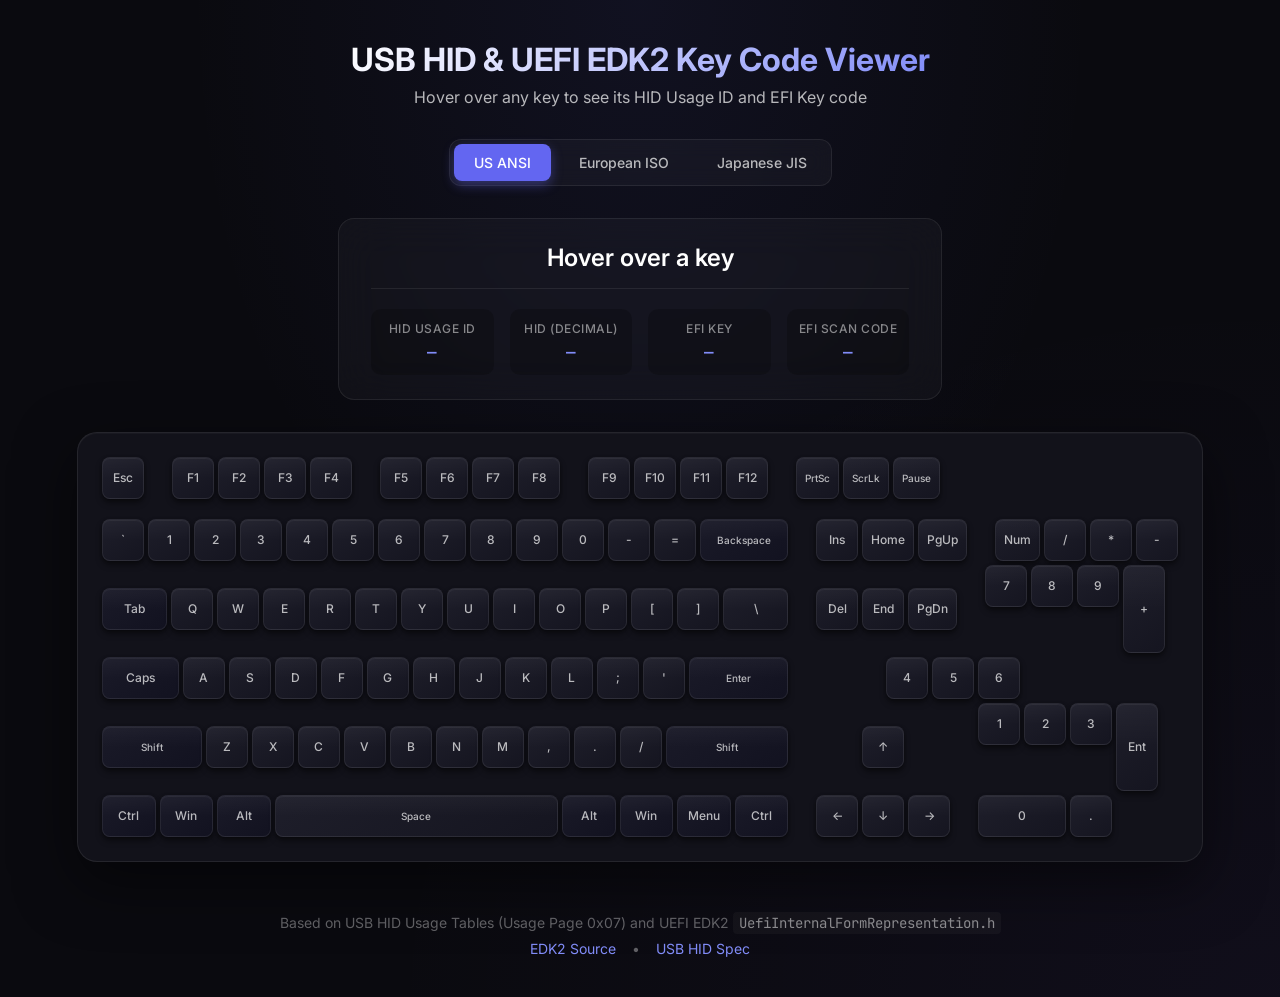
==== index.html @ 073e2e98 "Initial commit" ====
<!DOCTYPE html>
<html lang="en">
<head>
    <meta charset="UTF-8">
    <meta name="viewport" content="width=device-width, initial-scale=1.0">
    <title>USB HID & UEFI EDK2 Keyboard Code Viewer</title>
    <meta name="description" content="Interactive USB HID keyboard code viewer with UEFI EDK2 EFI key code mapping. Supports US ANSI, Japanese JIS, and European ISO layouts.">
    <link rel="stylesheet" href="index.css">
    <link rel="preconnect" href="https://fonts.googleapis.com">
    <link rel="preconnect" href="https://fonts.gstatic.com" crossorigin>
    <link href="https://fonts.googleapis.com/css2?family=Inter:wght@300;400;500;600;700&family=JetBrains+Mono:wght@400;500;600&display=swap" rel="stylesheet">
</head>
<body>
    <div class="container">
        <header class="header">
            <h1>USB HID & UEFI EDK2 Key Code Viewer</h1>
            <p class="subtitle">Hover over any key to see its HID Usage ID and EFI Key code</p>
        </header>

        <div class="layout-switcher">
            <button class="layout-btn active" data-layout="ansi">US ANSI</button>
            <button class="layout-btn" data-layout="iso">European ISO</button>
            <button class="layout-btn" data-layout="jis">Japanese JIS</button>
        </div>

        <div class="info-panel" id="infoPanel">
            <div class="info-header">
                <span class="info-key-name" id="keyName">Hover over a key</span>
            </div>
            <div class="info-grid">
                <div class="info-item">
                    <span class="info-label">HID Usage ID</span>
                    <span class="info-value" id="hidCode">—</span>
                </div>
                <div class="info-item">
                    <span class="info-label">HID (Decimal)</span>
                    <span class="info-value" id="hidDec">—</span>
                </div>
                <div class="info-item">
                    <span class="info-label">EFI Key</span>
                    <span class="info-value" id="efiKey">—</span>
                </div>
                <div class="info-item">
                    <span class="info-label">EFI Scan Code</span>
                    <span class="info-value" id="efiScan">—</span>
                </div>
            </div>
        </div>

        <div class="keyboard-wrapper">
            <div class="keyboard" id="keyboard">
                <!-- Keyboard will be generated by JavaScript -->
            </div>
        </div>

        <footer class="footer">
            <p>Based on USB HID Usage Tables (Usage Page 0x07) and UEFI EDK2 <code>UefiInternalFormRepresentation.h</code></p>
            <p class="source-links">
                <a href="https://github.com/tianocore/edk2" target="_blank">EDK2 Source</a>
                <span class="separator">•</span>
                <a href="https://www.usb.org/hid" target="_blank">USB HID Spec</a>
            </p>
        </footer>
    </div>

    <script src="index.js"></script>
</body>
</html>
---- index.css ----
/* ============================================
   CSS Variables & Design Tokens
   ============================================ */
:root {
    /* Colors */
    --bg-primary: #0a0a0f;
    --bg-secondary: #12121a;
    --bg-tertiary: #1a1a25;
    --surface: rgba(255, 255, 255, 0.03);
    --surface-hover: rgba(255, 255, 255, 0.08);
    --border: rgba(255, 255, 255, 0.08);
    --border-hover: rgba(255, 255, 255, 0.15);
    
    --text-primary: #ffffff;
    --text-secondary: rgba(255, 255, 255, 0.7);
    --text-tertiary: rgba(255, 255, 255, 0.5);
    --text-muted: rgba(255, 255, 255, 0.35);
    
    --accent-primary: #6366f1;
    --accent-secondary: #818cf8;
    --accent-glow: rgba(99, 102, 241, 0.4);
    
    --key-bg: linear-gradient(145deg, #1e1e2a, #151520);
    --key-bg-hover: linear-gradient(145deg, #2a2a3a, #1a1a28);
    --key-shadow: 0 4px 6px rgba(0, 0, 0, 0.4), 
                  0 1px 3px rgba(0, 0, 0, 0.3),
                  inset 0 1px 0 rgba(255, 255, 255, 0.05);
    --key-shadow-hover: 0 8px 16px rgba(99, 102, 241, 0.2),
                        0 4px 8px rgba(0, 0, 0, 0.3),
                        inset 0 1px 0 rgba(255, 255, 255, 0.1);
    
    /* Typography */
    --font-primary: 'Inter', -apple-system, BlinkMacSystemFont, sans-serif;
    --font-mono: 'JetBrains Mono', 'Fira Code', monospace;
    
    /* Sizing */
    --key-size: 48px;
    --key-gap: 4px;
    --key-radius: 8px;
    --section-gap: 20px;
    
    /* Transitions */
    --transition-fast: 150ms ease;
    --transition-normal: 250ms ease;
    --transition-smooth: 350ms cubic-bezier(0.4, 0, 0.2, 1);
}

/* ============================================
   Base Styles
   ============================================ */
*, *::before, *::after {
    box-sizing: border-box;
    margin: 0;
    padding: 0;
}

html {
    font-size: 16px;
    -webkit-font-smoothing: antialiased;
    -moz-osx-font-smoothing: grayscale;
}

body {
    font-family: var(--font-primary);
    background: var(--bg-primary);
    color: var(--text-primary);
    min-height: 100vh;
    overflow-x: auto;
    background-image: 
        radial-gradient(ellipse at top, rgba(99, 102, 241, 0.08) 0%, transparent 50%),
        radial-gradient(ellipse at bottom right, rgba(139, 92, 246, 0.05) 0%, transparent 50%);
}

.container {
    max-width: 1600px;
    margin: 0 auto;
    padding: 40px 20px;
    display: flex;
    flex-direction: column;
    align-items: center;
    gap: 32px;
}

/* ============================================
   Header
   ============================================ */
.header {
    text-align: center;
}

.header h1 {
    font-size: 2rem;
    font-weight: 700;
    background: linear-gradient(135deg, var(--text-primary) 0%, var(--accent-secondary) 100%);
    -webkit-background-clip: text;
    -webkit-text-fill-color: transparent;
    background-clip: text;
    margin-bottom: 8px;
}

.subtitle {
    color: var(--text-secondary);
    font-size: 1rem;
    font-weight: 400;
}

/* ============================================
   Layout Switcher
   ============================================ */
.layout-switcher {
    display: flex;
    gap: 8px;
    padding: 4px;
    background: var(--surface);
    border: 1px solid var(--border);
    border-radius: 12px;
    backdrop-filter: blur(10px);
}

.layout-btn {
    padding: 10px 20px;
    border: none;
    background: transparent;
    color: var(--text-secondary);
    font-family: var(--font-primary);
    font-size: 0.875rem;
    font-weight: 500;
    border-radius: 8px;
    cursor: pointer;
    transition: var(--transition-fast);
}

.layout-btn:hover {
    color: var(--text-primary);
    background: var(--surface-hover);
}

.layout-btn.active {
    background: var(--accent-primary);
    color: var(--text-primary);
    box-shadow: 0 4px 12px var(--accent-glow);
}

/* ============================================
   Info Panel
   ============================================ */
.info-panel {
    background: var(--surface);
    border: 1px solid var(--border);
    border-radius: 16px;
    padding: 24px 32px;
    backdrop-filter: blur(20px);
    min-width: 500px;
    transition: var(--transition-smooth);
}

.info-panel.active {
    border-color: var(--accent-primary);
    box-shadow: 0 0 40px var(--accent-glow);
}

.info-header {
    text-align: center;
    margin-bottom: 20px;
    padding-bottom: 16px;
    border-bottom: 1px solid var(--border);
}

.info-key-name {
    font-size: 1.5rem;
    font-weight: 600;
    color: var(--text-primary);
}

.info-grid {
    display: grid;
    grid-template-columns: repeat(4, 1fr);
    gap: 16px;
}

.info-item {
    display: flex;
    flex-direction: column;
    align-items: center;
    gap: 6px;
    padding: 12px;
    background: rgba(0, 0, 0, 0.2);
    border-radius: 10px;
}

.info-label {
    font-size: 0.75rem;
    font-weight: 500;
    color: var(--text-tertiary);
    text-transform: uppercase;
    letter-spacing: 0.5px;
}

.info-value {
    font-family: var(--font-mono);
    font-size: 1rem;
    font-weight: 600;
    color: var(--accent-secondary);
}

/* ============================================
   Keyboard Wrapper
   ============================================ */
.keyboard-wrapper {
    padding: 24px;
    background: var(--bg-secondary);
    border: 1px solid var(--border);
    border-radius: 20px;
    box-shadow: 
        0 20px 60px rgba(0, 0, 0, 0.5),
        inset 0 1px 0 rgba(255, 255, 255, 0.03);
}

.keyboard {
    display: flex;
    flex-direction: column;
    gap: var(--key-gap);
}

/* ============================================
   Keyboard Rows & Sections
   ============================================ */
.keyboard-row {
    display: flex;
    gap: var(--key-gap);
    align-items: center;
}

.keyboard-section {
    display: flex;
    gap: var(--key-gap);
}

.section-gap {
    width: var(--section-gap);
}

.row-gap {
    height: 12px;
}

/* ============================================
   Key Styles
   ============================================ */
.key {
    display: flex;
    align-items: center;
    justify-content: center;
    min-width: var(--key-size);
    height: var(--key-size);
    padding: 4px 8px;
    background: var(--key-bg);
    border: 1px solid var(--border);
    border-radius: var(--key-radius);
    box-shadow: var(--key-shadow);
    cursor: pointer;
    transition: var(--transition-fast);
    position: relative;
    overflow: hidden;
}

.key::before {
    content: '';
    position: absolute;
    top: 0;
    left: 0;
    right: 0;
    height: 50%;
    background: linear-gradient(to bottom, rgba(255, 255, 255, 0.03), transparent);
    border-radius: var(--key-radius) var(--key-radius) 0 0;
    pointer-events: none;
}

.key:hover {
    background: var(--key-bg-hover);
    border-color: var(--accent-primary);
    box-shadow: var(--key-shadow-hover);
    transform: translateY(-2px);
}

.key:hover .key-label {
    color: var(--text-primary);
}

.key.active {
    background: linear-gradient(145deg, var(--accent-primary), #4f46e5);
    border-color: var(--accent-secondary);
    box-shadow: 0 0 20px var(--accent-glow);
}

.key-label {
    font-family: var(--font-primary);
    font-size: 0.75rem;
    font-weight: 500;
    color: var(--text-secondary);
    text-align: center;
    line-height: 1.2;
    transition: var(--transition-fast);
    z-index: 1;
}

.key-label-small {
    font-size: 0.625rem;
}

.key-label-icon {
    font-size: 1rem;
}

/* Key size variations */
.key-1 { min-width: var(--key-size); }
.key-1-25 { min-width: calc(var(--key-size) * 1.25 + var(--key-gap) * 0.25); }
.key-1-5 { min-width: calc(var(--key-size) * 1.5 + var(--key-gap) * 0.5); }
.key-1-75 { min-width: calc(var(--key-size) * 1.75 + var(--key-gap) * 0.75); }
.key-2 { min-width: calc(var(--key-size) * 2 + var(--key-gap)); }
.key-2-25 { min-width: calc(var(--key-size) * 2.25 + var(--key-gap) * 1.25); }
.key-2-75 { min-width: calc(var(--key-size) * 2.75 + var(--key-gap) * 1.75); }
.key-6-25 { min-width: calc(var(--key-size) * 6.25 + var(--key-gap) * 5.25); }

/* Special key sizes for different layouts */
.key-iso-enter {
    min-width: calc(var(--key-size) * 1.25 + var(--key-gap) * 0.25);
    height: calc(var(--key-size) * 2 + var(--key-gap));
    border-radius: var(--key-radius);
}

.key-numpad-0 {
    min-width: calc(var(--key-size) * 2 + var(--key-gap));
}

.key-numpad-enter,
.key-numpad-plus {
    height: calc(var(--key-size) * 2 + var(--key-gap));
}

/* Modifier key styling */
.key-modifier {
    background: linear-gradient(145deg, #1a1a28, #121220);
}

.key-modifier:hover {
    background: linear-gradient(145deg, #252535, #1a1a28);
}

/* ============================================
   Footer
   ============================================ */
.footer {
    text-align: center;
    padding-top: 20px;
    color: var(--text-muted);
    font-size: 0.875rem;
}

.footer code {
    font-family: var(--font-mono);
    color: var(--text-tertiary);
    background: var(--surface);
    padding: 2px 6px;
    border-radius: 4px;
}

.source-links {
    margin-top: 8px;
}

.source-links a {
    color: var(--accent-secondary);
    text-decoration: none;
    transition: var(--transition-fast);
}

.source-links a:hover {
    color: var(--accent-primary);
    text-decoration: underline;
}

.separator {
    margin: 0 12px;
    color: var(--text-muted);
}

/* ============================================
   Responsive
   ============================================ */
@media (max-width: 1400px) {
    :root {
        --key-size: 42px;
    }
}

@media (max-width: 1200px) {
    :root {
        --key-size: 36px;
    }
    
    .info-grid {
        grid-template-columns: repeat(2, 1fr);
    }
    
    .info-panel {
        min-width: 350px;
    }
}

@media (max-width: 768px) {
    :root {
        --key-size: 30px;
        --key-gap: 3px;
    }
    
    .header h1 {
        font-size: 1.5rem;
    }
    
    .container {
        padding: 20px 10px;
    }
}
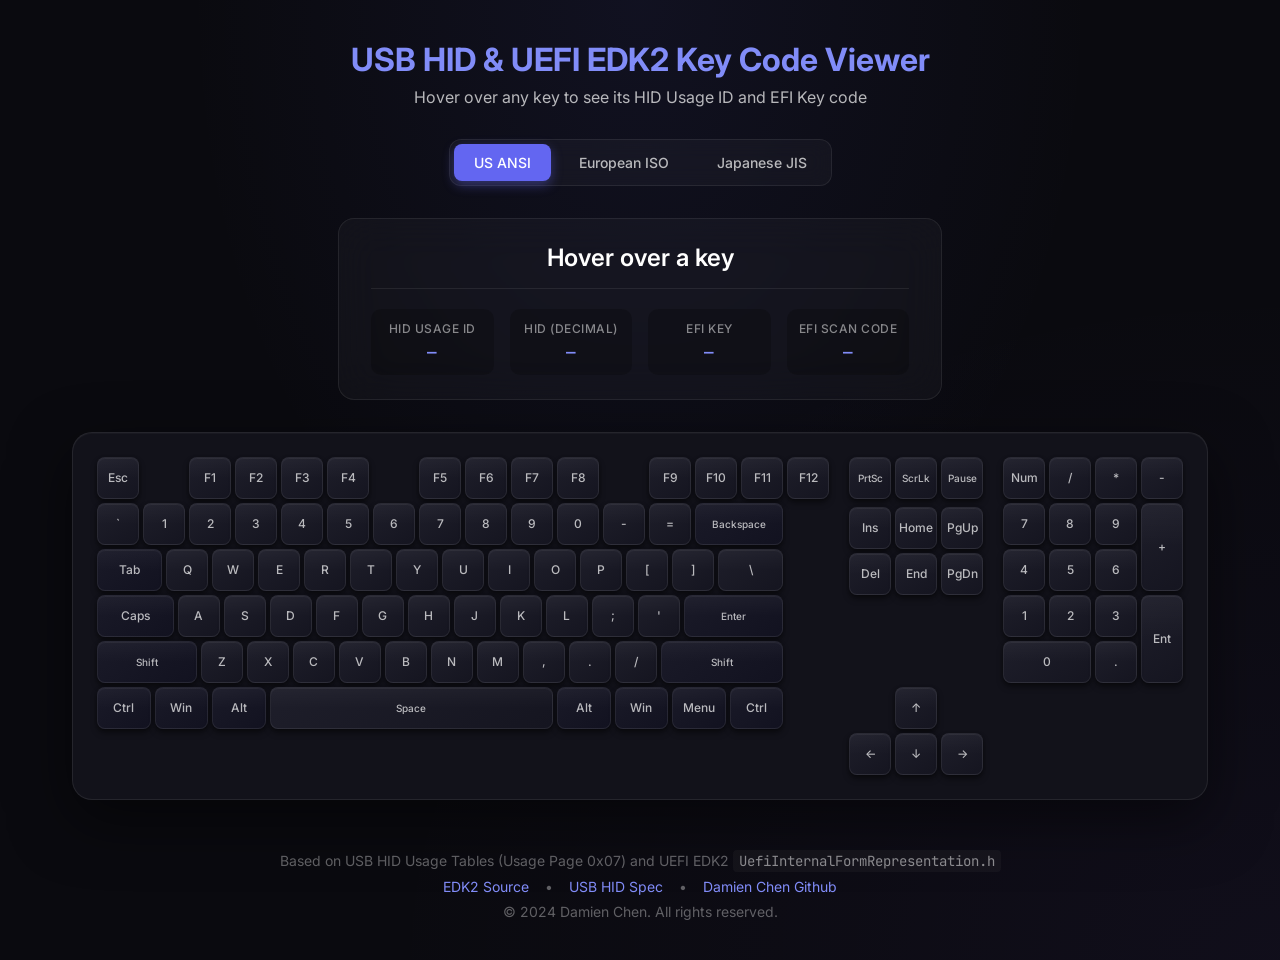
==== commit 7b39c49f: "Update UI styling, footer, and add robot tests" ====
--- a/index.html
+++ b/index.html
@@ -1,15 +1,20 @@
 <!DOCTYPE html>
 <html lang="en">
+
 <head>
     <meta charset="UTF-8">
     <meta name="viewport" content="width=device-width, initial-scale=1.0">
     <title>USB HID & UEFI EDK2 Keyboard Code Viewer</title>
-    <meta name="description" content="Interactive USB HID keyboard code viewer with UEFI EDK2 EFI key code mapping. Supports US ANSI, Japanese JIS, and European ISO layouts.">
+    <meta name="description"
+        content="Interactive USB HID keyboard code viewer with UEFI EDK2 EFI key code mapping. Supports US ANSI, Japanese JIS, and European ISO layouts.">
     <link rel="stylesheet" href="index.css">
     <link rel="preconnect" href="https://fonts.googleapis.com">
     <link rel="preconnect" href="https://fonts.gstatic.com" crossorigin>
-    <link href="https://fonts.googleapis.com/css2?family=Inter:wght@300;400;500;600;700&family=JetBrains+Mono:wght@400;500;600&display=swap" rel="stylesheet">
+    <link
+        href="https://fonts.googleapis.com/css2?family=Inter:wght@300;400;500;600;700&family=JetBrains+Mono:wght@400;500;600&display=swap"
+        rel="stylesheet">
 </head>
+
 <body>
     <div class="container">
         <header class="header">
@@ -54,15 +59,20 @@
         </div>
 
         <footer class="footer">
-            <p>Based on USB HID Usage Tables (Usage Page 0x07) and UEFI EDK2 <code>UefiInternalFormRepresentation.h</code></p>
+            <p>Based on USB HID Usage Tables (Usage Page 0x07) and UEFI EDK2
+                <code>UefiInternalFormRepresentation.h</code></p>
             <p class="source-links">
                 <a href="https://github.com/tianocore/edk2" target="_blank">EDK2 Source</a>
                 <span class="separator">•</span>
                 <a href="https://www.usb.org/hid" target="_blank">USB HID Spec</a>
+                <span class="separator">•</span>
+                <a href="https://github.com/cool115566" target="_blank">Damien Chen Github</a>
             </p>
+            <p style="margin-top: 8px;">&copy; 2024 Damien Chen. All rights reserved.</p>
         </footer>
     </div>
 
     <script src="index.js"></script>
 </body>
-</html>
+
+</html>
--- a/index.css
+++ b/index.css
@@ -10,35 +10,35 @@
     --surface-hover: rgba(255, 255, 255, 0.08);
     --border: rgba(255, 255, 255, 0.08);
     --border-hover: rgba(255, 255, 255, 0.15);
-    
+
     --text-primary: #ffffff;
     --text-secondary: rgba(255, 255, 255, 0.7);
     --text-tertiary: rgba(255, 255, 255, 0.5);
     --text-muted: rgba(255, 255, 255, 0.35);
-    
+
     --accent-primary: #6366f1;
     --accent-secondary: #818cf8;
     --accent-glow: rgba(99, 102, 241, 0.4);
-    
+
     --key-bg: linear-gradient(145deg, #1e1e2a, #151520);
     --key-bg-hover: linear-gradient(145deg, #2a2a3a, #1a1a28);
-    --key-shadow: 0 4px 6px rgba(0, 0, 0, 0.4), 
-                  0 1px 3px rgba(0, 0, 0, 0.3),
-                  inset 0 1px 0 rgba(255, 255, 255, 0.05);
+    --key-shadow: 0 4px 6px rgba(0, 0, 0, 0.4),
+        0 1px 3px rgba(0, 0, 0, 0.3),
+        inset 0 1px 0 rgba(255, 255, 255, 0.05);
     --key-shadow-hover: 0 8px 16px rgba(99, 102, 241, 0.2),
-                        0 4px 8px rgba(0, 0, 0, 0.3),
-                        inset 0 1px 0 rgba(255, 255, 255, 0.1);
-    
+        0 4px 8px rgba(0, 0, 0, 0.3),
+        inset 0 1px 0 rgba(255, 255, 255, 0.1);
+
     /* Typography */
     --font-primary: 'Inter', -apple-system, BlinkMacSystemFont, sans-serif;
     --font-mono: 'JetBrains Mono', 'Fira Code', monospace;
-    
+
     /* Sizing */
     --key-size: 48px;
     --key-gap: 4px;
     --key-radius: 8px;
     --section-gap: 20px;
-    
+
     /* Transitions */
     --transition-fast: 150ms ease;
     --transition-normal: 250ms ease;
@@ -48,7 +48,9 @@
 /* ============================================
    Base Styles
    ============================================ */
-*, *::before, *::after {
+*,
+*::before,
+*::after {
     box-sizing: border-box;
     margin: 0;
     padding: 0;
@@ -66,7 +68,7 @@
     color: var(--text-primary);
     min-height: 100vh;
     overflow-x: auto;
-    background-image: 
+    background-image:
         radial-gradient(ellipse at top, rgba(99, 102, 241, 0.08) 0%, transparent 50%),
         radial-gradient(ellipse at bottom right, rgba(139, 92, 246, 0.05) 0%, transparent 50%);
 }
@@ -91,10 +93,7 @@
 .header h1 {
     font-size: 2rem;
     font-weight: 700;
-    background: linear-gradient(135deg, var(--text-primary) 0%, var(--accent-secondary) 100%);
-    -webkit-background-clip: text;
-    -webkit-text-fill-color: transparent;
-    background-clip: text;
+    color: var(--accent-secondary);
     margin-bottom: 8px;
 }
 
@@ -204,26 +203,35 @@
 }
 
 /* ============================================
-   Keyboard Wrapper
+   Keyboard Wrapper & Sections
    ============================================ */
 .keyboard-wrapper {
     padding: 24px;
     background: var(--bg-secondary);
     border: 1px solid var(--border);
     border-radius: 20px;
-    box-shadow: 
+    box-shadow:
         0 20px 60px rgba(0, 0, 0, 0.5),
         inset 0 1px 0 rgba(255, 255, 255, 0.03);
+    display: inline-block;
+    /* Fit content */
 }
 
 .keyboard {
+    display: flex;
+    gap: 20px;
+    /* Gap between Main, Nav, and Numpad blocks */
+    align-items: flex-start;
+}
+
+.keyboard-block {
     display: flex;
     flex-direction: column;
     gap: var(--key-gap);
 }
 
 /* ============================================
-   Keyboard Rows & Sections
+   Main & Nav Rows
    ============================================ */
 .keyboard-row {
     display: flex;
@@ -240,8 +248,33 @@
     width: var(--section-gap);
 }
 
-.row-gap {
-    height: 12px;
+/* ============================================
+   Numpad Grid
+   ============================================ */
+.numpad-grid {
+    display: grid;
+    grid-template-columns: repeat(4, var(--key-size));
+    grid-template-rows: repeat(5, var(--key-size));
+    gap: var(--key-gap);
+}
+
+/* Numpad Key Spans */
+.key-numpad-0 {
+    grid-column: span 2;
+    width: auto !important;
+    /* Override fixed width */
+}
+
+.key-numpad-plus {
+    grid-row: span 2;
+    height: auto !important;
+    /* Override fixed height */
+}
+
+.key-numpad-enter {
+    grid-row: span 2;
+    height: auto !important;
+    /* Override fixed height */
 }
 
 /* ============================================
@@ -251,7 +284,8 @@
     display: flex;
     align-items: center;
     justify-content: center;
-    min-width: var(--key-size);
+    width: var(--key-size);
+    /* Default width */
     height: var(--key-size);
     padding: 4px 8px;
     background: var(--key-bg);
@@ -262,6 +296,7 @@
     transition: var(--transition-fast);
     position: relative;
     overflow: hidden;
+    user-select: none;
 }
 
 .key::before {
@@ -313,14 +348,37 @@
 }
 
 /* Key size variations */
-.key-1 { min-width: var(--key-size); }
-.key-1-25 { min-width: calc(var(--key-size) * 1.25 + var(--key-gap) * 0.25); }
-.key-1-5 { min-width: calc(var(--key-size) * 1.5 + var(--key-gap) * 0.5); }
-.key-1-75 { min-width: calc(var(--key-size) * 1.75 + var(--key-gap) * 0.75); }
-.key-2 { min-width: calc(var(--key-size) * 2 + var(--key-gap)); }
-.key-2-25 { min-width: calc(var(--key-size) * 2.25 + var(--key-gap) * 1.25); }
-.key-2-75 { min-width: calc(var(--key-size) * 2.75 + var(--key-gap) * 1.75); }
-.key-6-25 { min-width: calc(var(--key-size) * 6.25 + var(--key-gap) * 5.25); }
+.key-1 {
+    min-width: var(--key-size);
+}
+
+.key-1-25 {
+    min-width: calc(var(--key-size) * 1.25 + var(--key-gap) * 0.25);
+}
+
+.key-1-5 {
+    min-width: calc(var(--key-size) * 1.5 + var(--key-gap) * 0.5);
+}
+
+.key-1-75 {
+    min-width: calc(var(--key-size) * 1.75 + var(--key-gap) * 0.75);
+}
+
+.key-2 {
+    min-width: calc(var(--key-size) * 2 + var(--key-gap));
+}
+
+.key-2-25 {
+    min-width: calc(var(--key-size) * 2.25 + var(--key-gap) * 1.25);
+}
+
+.key-2-75 {
+    min-width: calc(var(--key-size) * 2.75 + var(--key-gap) * 1.75);
+}
+
+.key-6-25 {
+    min-width: calc(var(--key-size) * 6.25 + var(--key-gap) * 5.25);
+}
 
 /* Special key sizes for different layouts */
 .key-iso-enter {
@@ -398,11 +456,11 @@
     :root {
         --key-size: 36px;
     }
-    
+
     .info-grid {
         grid-template-columns: repeat(2, 1fr);
     }
-    
+
     .info-panel {
         min-width: 350px;
     }
@@ -413,12 +471,12 @@
         --key-size: 30px;
         --key-gap: 3px;
     }
-    
+
     .header h1 {
         font-size: 1.5rem;
     }
-    
+
     .container {
         padding: 20px 10px;
     }
-}
+}
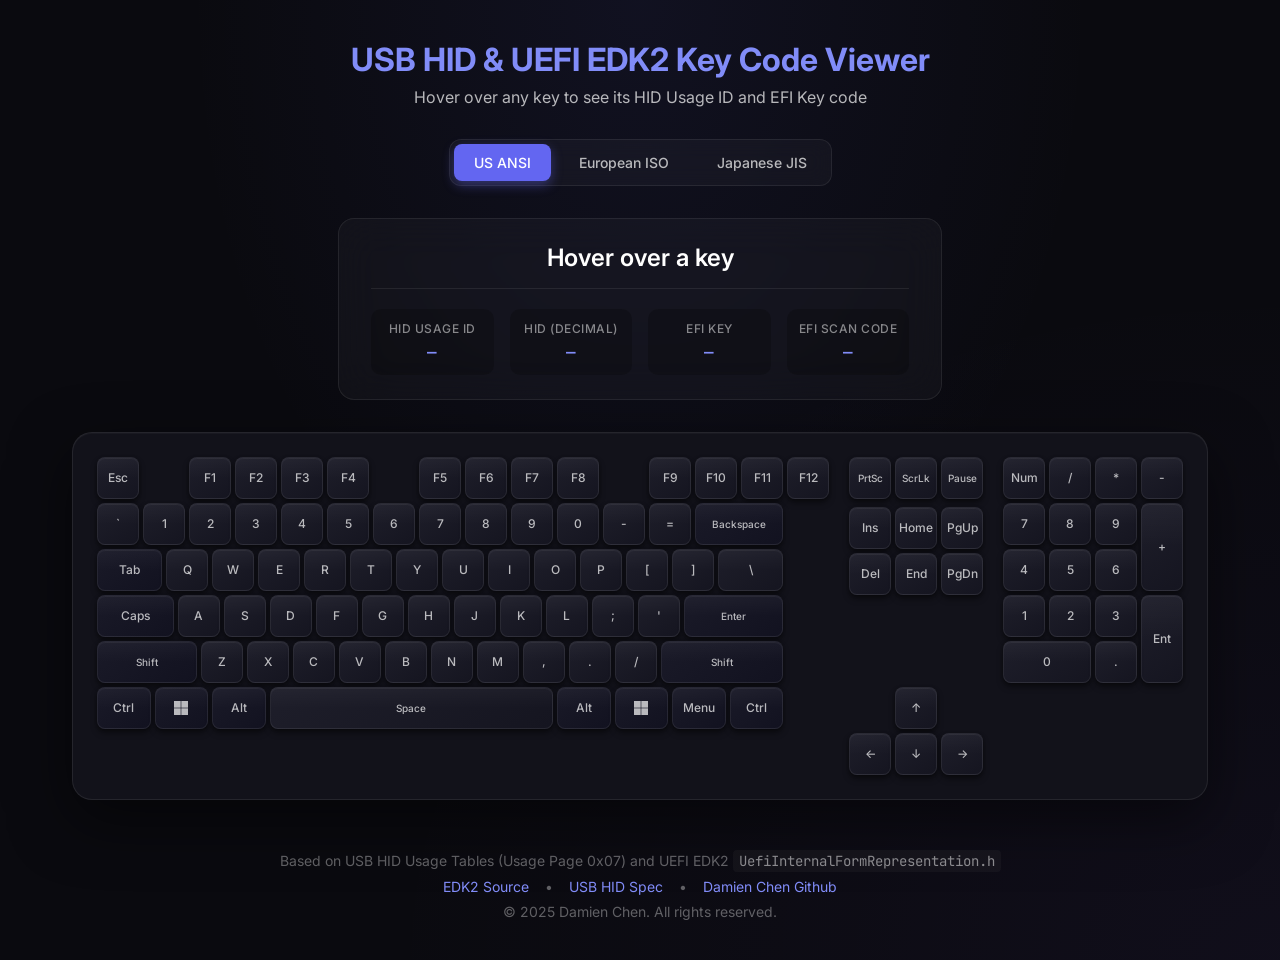
==== commit 91e4339e: "Fix: Move source files to root for GitHub Pages support" ====
--- a/index.html
+++ b/index.html
@@ -60,15 +60,16 @@
 
         <footer class="footer">
             <p>Based on USB HID Usage Tables (Usage Page 0x07) and UEFI EDK2
-                <code>UefiInternalFormRepresentation.h</code></p>
+                <code>UefiInternalFormRepresentation.h</code>
+            </p>
             <p class="source-links">
                 <a href="https://github.com/tianocore/edk2" target="_blank">EDK2 Source</a>
                 <span class="separator">•</span>
                 <a href="https://www.usb.org/hid" target="_blank">USB HID Spec</a>
                 <span class="separator">•</span>
-                <a href="https://github.com/cool115566" target="_blank">Damien Chen Github</a>
+                <a href="https://github.com/Damien-Chen" target="_blank">Damien Chen Github</a>
             </p>
-            <p style="margin-top: 8px;">&copy; 2024 Damien Chen. All rights reserved.</p>
+            <p style="margin-top: 8px;">&copy; 2025 Damien Chen. All rights reserved.</p>
         </footer>
     </div>
 
--- a/index.css
+++ b/index.css
@@ -347,6 +347,13 @@
     font-size: 1rem;
 }
 
+.win-logo-svg {
+    width: 14px;
+    height: 14px;
+    fill: currentColor;
+    display: block;
+}
+
 /* Key size variations */
 .key-1 {
     min-width: var(--key-size);
